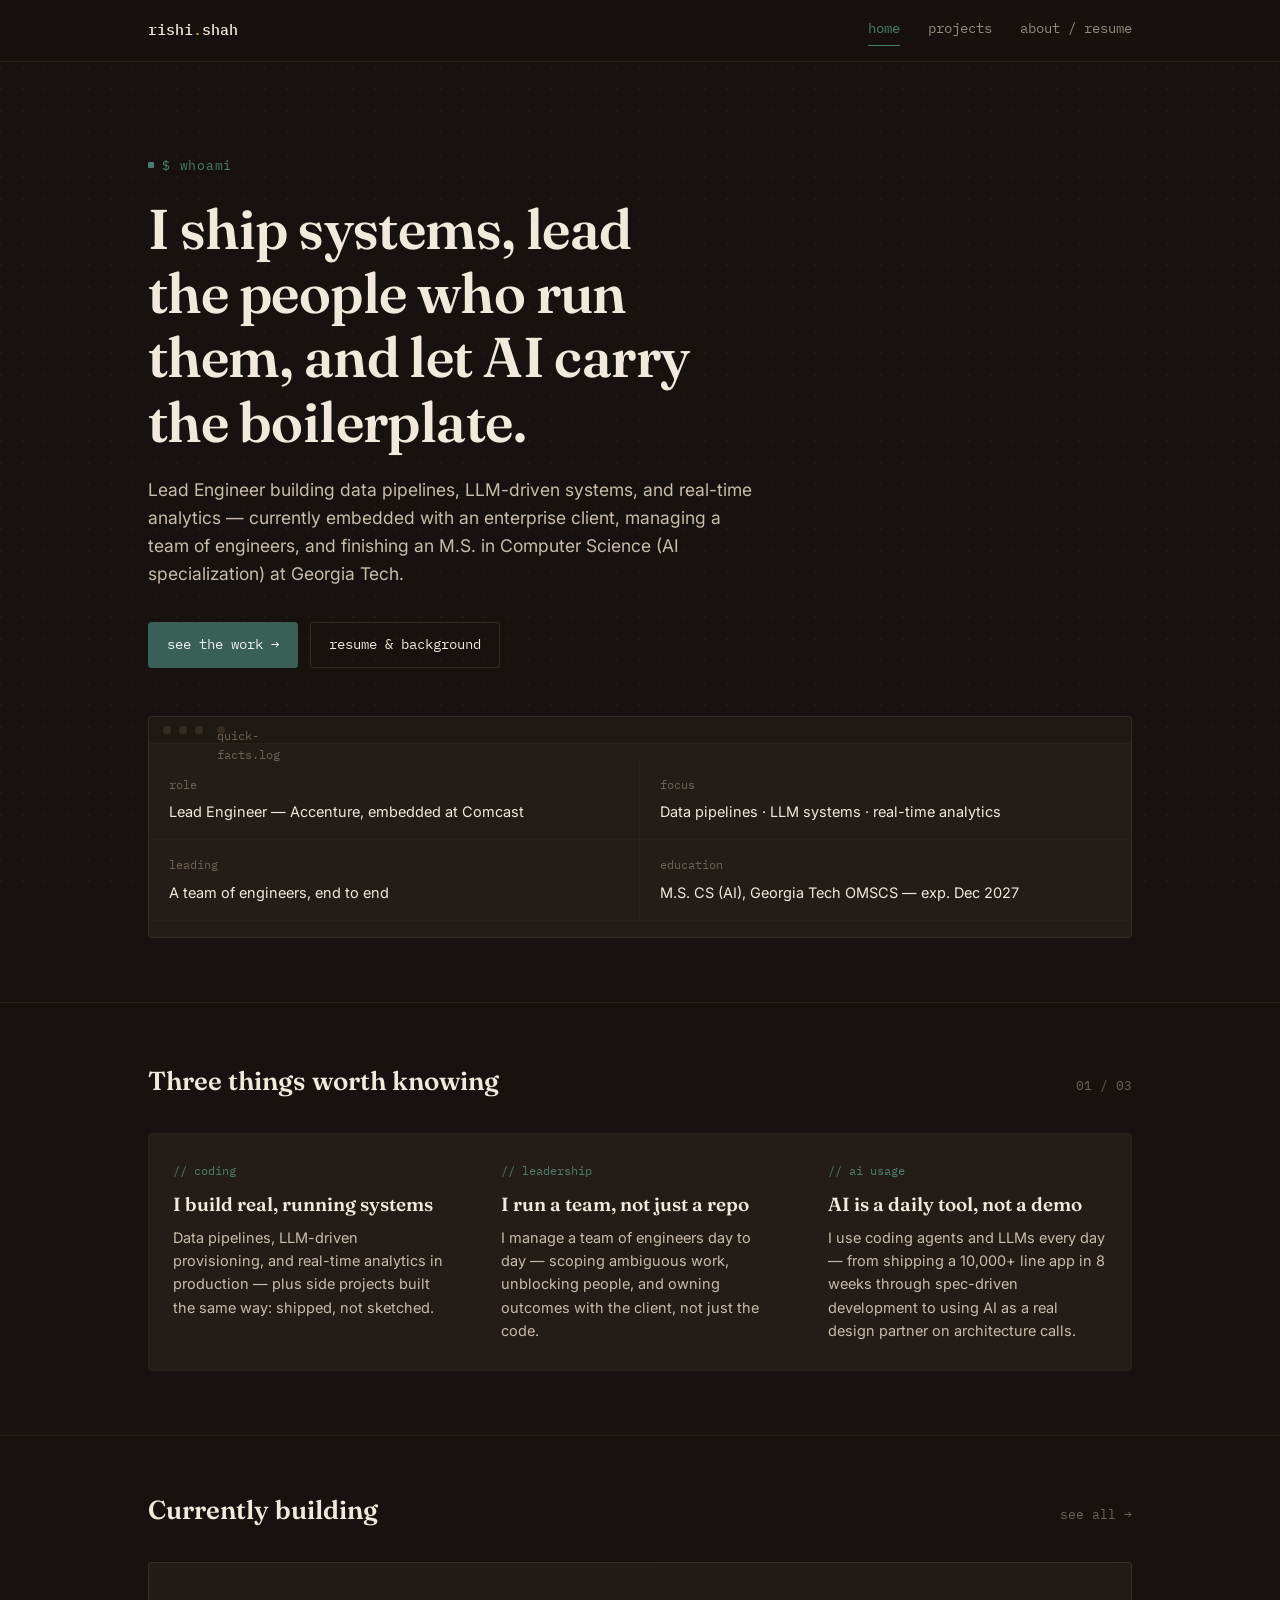
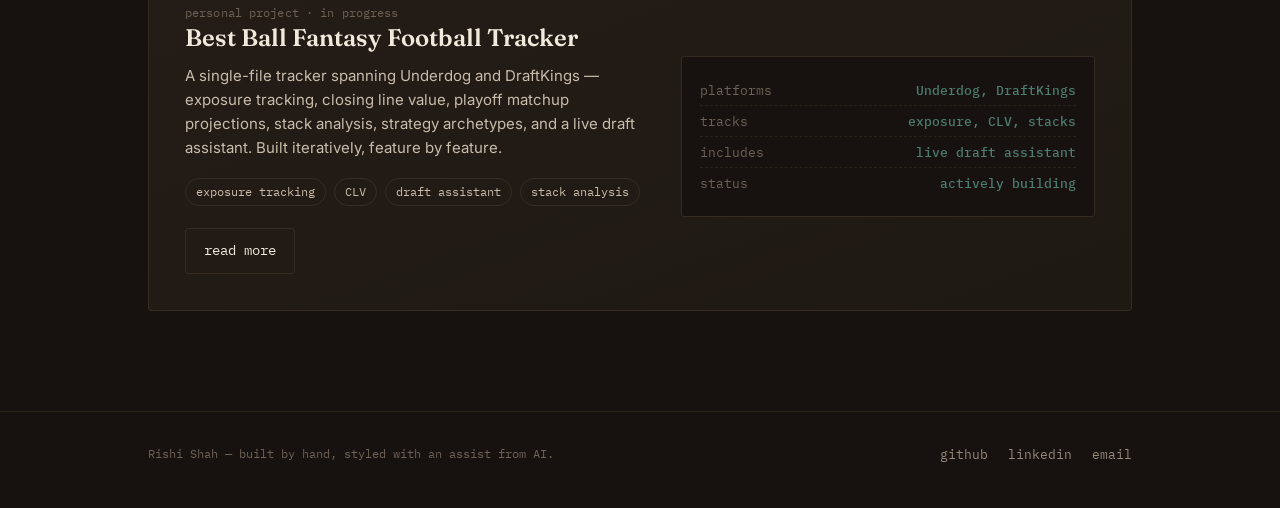
==== index.html @ 99bb3a89 "Add files via upload portfolio site" ====
<!DOCTYPE html>
<html lang="en">
<head>
<meta charset="UTF-8">
<meta name="viewport" content="width=device-width, initial-scale=1.0">
<title>Rishi Shah — Lead Engineer</title>
<meta name="description" content="Rishi Shah — Lead Engineer building data pipelines, LLM-driven systems, and real-time analytics. Leads a team. Builds with AI daily.">
<link rel="preconnect" href="https://fonts.googleapis.com">
<link href="https://fonts.googleapis.com/css2?family=Fraunces:ital,opsz,wght@0,9..144,500;0,9..144,600;1,9..144,500&family=Inter:wght@400;500;600&family=IBM+Plex+Mono:wght@400;500&display=swap" rel="stylesheet">
<link rel="stylesheet" href="styles.css">
</head>
<body>

<header class="site-header">
  <div class="wrap">
    <a href="index.html" class="brand">rishi<span class="dot">.</span>shah</a>
    <button class="nav-toggle" id="navToggle" aria-expanded="false" aria-controls="siteNav">menu</button>
    <nav class="site-nav" id="siteNav">
      <a href="index.html" class="active">home</a>
      <a href="projects.html">projects</a>
      <a href="about.html">about / resume</a>
    </nav>
  </div>
</header>

<main>
  <section class="hero">
    <div class="wrap">
      <span class="eyebrow">$ whoami</span>
      <h1>I ship systems, lead the people who run them, and let AI carry the boilerplate.</h1>
      <p class="hero-sub">
        Lead Engineer building data pipelines, LLM-driven systems, and real-time analytics — currently
        embedded with an enterprise client, managing a team of engineers, and finishing an M.S. in
        Computer Science (AI specialization) at Georgia Tech.
      </p>
      <div class="btn-row">
        <a href="projects.html" class="btn btn-primary">see the work →</a>
        <a href="about.html" class="btn">resume &amp; background</a>
      </div>

      <div class="factcard">
        <div class="factcard-bar">
          <span></span><span></span><span></span>
          <span class="label">quick-facts.log</span>
        </div>
        <dl class="factgrid">
          <div class="fact">
            <dt>role</dt>
            <dd>Lead Engineer — Accenture, embedded at Comcast</dd>
          </div>
          <div class="fact">
            <dt>focus</dt>
            <dd>Data pipelines · LLM systems · real-time analytics</dd>
          </div>
          <div class="fact">
            <dt>leading</dt>
            <dd>A team of engineers, end to end</dd>
          </div>
          <div class="fact">
            <dt>education</dt>
            <dd>M.S. CS (AI), Georgia Tech OMSCS — exp. Dec 2027</dd>
          </div>
        </dl>
      </div>
    </div>
  </section>

  <section class="pillars">
    <div class="wrap">
      <div class="section-head">
        <h2>Three things worth knowing</h2>
        <span class="count">01 / 03</span>
      </div>
      <div class="pillar-grid">
        <div class="pillar">
          <span class="tag">// coding</span>
          <h3>I build real, running systems</h3>
          <p>
            Data pipelines, LLM-driven provisioning, and real-time analytics in production —
            plus side projects built the same way: shipped, not sketched.
          </p>
        </div>
        <div class="pillar">
          <span class="tag">// leadership</span>
          <h3>I run a team, not just a repo</h3>
          <p>
            I manage a team of engineers day to day — scoping ambiguous work, unblocking people,
            and owning outcomes with the client, not just the code.
          </p>
        </div>
        <div class="pillar">
          <span class="tag">// ai usage</span>
          <h3>AI is a daily tool, not a demo</h3>
          <p>
            I use coding agents and LLMs every day — from shipping a 10,000+ line app in 8 weeks
            through spec-driven development to using AI as a real design partner on architecture calls.
          </p>
        </div>
      </div>
    </div>
  </section>

  <section class="teaser">
    <div class="wrap">
      <div class="section-head">
        <h2>Currently building</h2>
        <span class="count">see all →</span>
      </div>
      <div class="teaser-card">
        <div>
          <span class="project-kicker mono">personal project · in progress</span>
          <h3>Best Ball Fantasy Football Tracker</h3>
          <p>
            A single-file tracker spanning Underdog and DraftKings — exposure tracking, closing
            line value, playoff matchup projections, stack analysis, strategy archetypes, and a
            live draft assistant. Built iteratively, feature by feature.
          </p>
          <div class="teaser-tags">
            <span class="pill">exposure tracking</span>
            <span class="pill">CLV</span>
            <span class="pill">draft assistant</span>
            <span class="pill">stack analysis</span>
          </div>
          <div class="btn-row" style="margin-top:22px;">
            <a href="projects.html#best-ball" class="btn">read more</a>
          </div>
        </div>
        <div class="teaser-visual">
          <div class="row"><span>platforms</span><b>Underdog, DraftKings</b></div>
          <div class="row"><span>tracks</span><b>exposure, CLV, stacks</b></div>
          <div class="row"><span>includes</span><b>live draft assistant</b></div>
          <div class="row"><span>status</span><b>actively building</b></div>
        </div>
      </div>
    </div>
  </section>
</main>

<footer class="site-footer">
  <div class="wrap">
    <span class="footer-note">Rishi Shah — built by hand, styled with an assist from AI.</span>
    <nav class="footer-links">
      <a href="https://github.com/shahrrs" target="_blank" rel="noopener">github</a>
      <a href="https://linkedin.com/in/rishi-shah1" target="_blank" rel="noopener">linkedin</a>
      <a href="mailto:17shahr@gmail.com">email</a>
    </nav>
  </div>
</footer>

<script src="script.js"></script>
</body>
</html>
---- styles.css ----
/* =========================================================
   Design tokens
   Palette: deep autumn — espresso base, teal + muted gold accents
   Display: Fraunces (warm serif, used with restraint)
   Body: Inter
   Utility/mono: IBM Plex Mono (labels, tags, "log" motif)
   ========================================================= */

:root {
  --bg: #17120f;
  --bg-raised: #1f1913;
  --bg-card: #241d17;
  --line: #362c22;
  --line-soft: #2a2219;

  --ink: #f1e9dc;
  --ink-dim: #c9bcab;
  --muted: #96887a;
  --faint: #6e6155;

  --teal: #4c7d72;
  --teal-dim: #3a5f57;
  --gold: #c79a4b;

  --radius: 3px;

  --font-display: "Fraunces", Georgia, serif;
  --font-body: "Inter", -apple-system, BlinkMacSystemFont, "Segoe UI", sans-serif;
  --font-mono: "IBM Plex Mono", ui-monospace, SFMono-Regular, Menlo, monospace;

  --maxw: 1040px;
}

* { box-sizing: border-box; }

html {
  scroll-behavior: smooth;
}

@media (prefers-reduced-motion: reduce) {
  html { scroll-behavior: auto; }
  * { animation-duration: 0.01ms !important; animation-iteration-count: 1 !important; transition-duration: 0.01ms !important; }
}

body {
  margin: 0;
  background: var(--bg);
  color: var(--ink);
  font-family: var(--font-body);
  font-size: 16px;
  line-height: 1.6;
  -webkit-font-smoothing: antialiased;
}

body::before {
  content: "";
  position: fixed;
  inset: 0;
  pointer-events: none;
  background-image: radial-gradient(circle at 1px 1px, rgba(241,233,220,0.035) 1px, transparent 0);
  background-size: 22px 22px;
  z-index: 0;
}

a { color: inherit; text-decoration: none; }

img { max-width: 100%; display: block; }

h1, h2, h3 {
  font-family: var(--font-display);
  font-weight: 600;
  color: var(--ink);
  line-height: 1.15;
  margin: 0;
}

p { margin: 0; }

.wrap {
  max-width: var(--maxw);
  margin: 0 auto;
  padding: 0 28px;
  position: relative;
  z-index: 1;
}

/* ---------- mono / label utility ---------- */

.mono {
  font-family: var(--font-mono);
  letter-spacing: 0.01em;
}

.eyebrow {
  font-family: var(--font-mono);
  font-size: 12.5px;
  letter-spacing: 0.06em;
  color: var(--teal);
  text-transform: none;
  display: inline-flex;
  align-items: center;
  gap: 8px;
}

.eyebrow::before {
  content: "";
  width: 6px;
  height: 6px;
  background: var(--teal);
  border-radius: 1px;
  display: inline-block;
}

/* ---------- header / nav ---------- */

.site-header {
  position: sticky;
  top: 0;
  z-index: 20;
  background: rgba(23, 18, 15, 0.88);
  backdrop-filter: blur(8px);
  border-bottom: 1px solid var(--line-soft);
}

.site-header .wrap {
  display: flex;
  align-items: center;
  justify-content: space-between;
  padding-top: 18px;
  padding-bottom: 18px;
}

.brand {
  font-family: var(--font-mono);
  font-size: 15px;
  font-weight: 500;
  color: var(--ink);
}

.brand .dot { color: var(--gold); }

.site-nav {
  display: flex;
  gap: 28px;
  font-family: var(--font-mono);
  font-size: 13.5px;
}

.site-nav a {
  color: var(--muted);
  position: relative;
  padding-bottom: 3px;
  transition: color 0.15s ease;
}

.site-nav a:hover,
.site-nav a:focus-visible {
  color: var(--ink);
}

.site-nav a.active {
  color: var(--teal);
}

.site-nav a.active::after {
  content: "";
  position: absolute;
  left: 0;
  right: 0;
  bottom: -3px;
  height: 1px;
  background: var(--teal);
}

.nav-toggle {
  display: none;
  background: none;
  border: 1px solid var(--line);
  color: var(--ink);
  font-family: var(--font-mono);
  font-size: 13px;
  padding: 6px 10px;
  border-radius: var(--radius);
  cursor: pointer;
}

/* ---------- buttons ---------- */

.btn {
  display: inline-flex;
  align-items: center;
  gap: 8px;
  font-family: var(--font-mono);
  font-size: 13.5px;
  padding: 11px 18px;
  border-radius: var(--radius);
  border: 1px solid var(--line);
  color: var(--ink);
  transition: border-color 0.15s ease, background 0.15s ease, transform 0.1s ease;
}

.btn:hover, .btn:focus-visible {
  border-color: var(--teal);
  background: rgba(76, 125, 114, 0.08);
}

.btn:active { transform: translateY(1px); }

.btn-primary {
  background: var(--teal-dim);
  border-color: var(--teal-dim);
  color: #eef4f1;
}

.btn-primary:hover, .btn-primary:focus-visible {
  background: var(--teal);
  border-color: var(--teal);
}

.btn-row {
  display: flex;
  gap: 12px;
  flex-wrap: wrap;
}

/* ---------- hero ---------- */

.hero {
  padding: 88px 0 64px;
  border-bottom: 1px solid var(--line-soft);
}

.hero .eyebrow { margin-bottom: 22px; }

.hero h1 {
  font-size: clamp(34px, 5.4vw, 56px);
  max-width: 15ch;
  letter-spacing: -0.01em;
}

.hero h1 em {
  font-style: italic;
  color: var(--gold);
}

.hero-sub {
  margin-top: 22px;
  max-width: 56ch;
  color: var(--ink-dim);
  font-size: 17.5px;
}

.hero .btn-row { margin-top: 34px; }

/* terminal-style fact card */
.factcard {
  margin-top: 48px;
  border: 1px solid var(--line);
  border-radius: var(--radius);
  background: var(--bg-card);
  overflow: hidden;
}

.factcard-bar {
  display: flex;
  align-items: center;
  gap: 8px;
  padding: 9px 14px;
  border-bottom: 1px solid var(--line-soft);
  background: var(--bg-raised);
}

.factcard-bar span {
  width: 8px; height: 8px; border-radius: 50%;
  background: var(--line);
}

.factcard-bar .label {
  margin-left: 6px;
  font-family: var(--font-mono);
  font-size: 12px;
  color: var(--faint);
}

.factgrid {
  display: grid;
  grid-template-columns: repeat(2, 1fr);
}

.fact {
  padding: 16px 20px;
  border-right: 1px solid var(--line-soft);
  border-bottom: 1px solid var(--line-soft);
}

.fact:nth-child(2n) { border-right: none; }

.fact dt {
  font-family: var(--font-mono);
  font-size: 11.5px;
  color: var(--faint);
  margin-bottom: 6px;
}

.fact dd {
  margin: 0;
  font-size: 14.5px;
  color: var(--ink);
}

/* ---------- pillars ---------- */

.pillars {
  padding: 64px 0;
  border-bottom: 1px solid var(--line-soft);
}

.section-head {
  display: flex;
  align-items: baseline;
  justify-content: space-between;
  gap: 24px;
  margin-bottom: 36px;
  flex-wrap: wrap;
}

.section-head h2 {
  font-size: 26px;
}

.section-head .count {
  font-family: var(--font-mono);
  font-size: 12.5px;
  color: var(--faint);
}

.pillar-grid {
  display: grid;
  grid-template-columns: repeat(3, 1fr);
  gap: 1px;
  background: var(--line-soft);
  border: 1px solid var(--line-soft);
  border-radius: var(--radius);
  overflow: hidden;
}

.pillar {
  background: var(--bg-card);
  padding: 28px 24px;
}

.pillar .tag {
  font-family: var(--font-mono);
  font-size: 11.5px;
  color: var(--teal);
  margin-bottom: 14px;
  display: block;
}

.pillar h3 {
  font-size: 19px;
  margin-bottom: 10px;
  font-weight: 600;
}

.pillar p {
  color: var(--ink-dim);
  font-size: 14.5px;
}

/* ---------- teaser ---------- */

.teaser {
  padding: 60px 0 80px;
}

.teaser-card {
  display: grid;
  grid-template-columns: 1.1fr 1fr;
  gap: 40px;
  align-items: center;
  border: 1px solid var(--line);
  border-radius: var(--radius);
  padding: 36px;
  background: linear-gradient(160deg, var(--bg-card), var(--bg-raised));
}

.teaser-card h3 {
  font-size: 24px;
  margin-bottom: 12px;
}

.teaser-card p { color: var(--ink-dim); font-size: 15px; }

.teaser-tags {
  display: flex;
  flex-wrap: wrap;
  gap: 8px;
  margin-top: 18px;
}

.pill {
  font-family: var(--font-mono);
  font-size: 11.5px;
  padding: 4px 10px;
  border: 1px solid var(--line);
  border-radius: 20px;
  color: var(--ink-dim);
}

.teaser-visual {
  border: 1px solid var(--line);
  border-radius: var(--radius);
  padding: 18px;
  background: var(--bg);
  font-family: var(--font-mono);
  font-size: 12.5px;
  color: var(--faint);
}

.teaser-visual .row { display: flex; justify-content: space-between; padding: 5px 0; border-bottom: 1px dashed var(--line-soft); }
.teaser-visual .row:last-child { border-bottom: none; }
.teaser-visual .row b { color: var(--teal); font-weight: 500; }

/* ---------- commit log (experience timeline) ---------- */

.log {
  border-left: 1px solid var(--line);
  margin-left: 6px;
  padding-left: 32px;
}

.log-entry {
  position: relative;
  padding-bottom: 40px;
}

.log-entry:last-child { padding-bottom: 0; }

.log-entry::before {
  content: "";
  position: absolute;
  left: -37px;
  top: 4px;
  width: 11px;
  height: 11px;
  border-radius: 50%;
  background: var(--bg);
  border: 2px solid var(--teal);
}

.log-hash {
  font-family: var(--font-mono);
  font-size: 12px;
  color: var(--gold);
  margin-bottom: 6px;
  display: block;
}

.log-entry h3 {
  font-size: 18.5px;
  margin-bottom: 4px;
}

.log-meta {
  font-family: var(--font-mono);
  font-size: 12.5px;
  color: var(--faint);
  margin-bottom: 10px;
}

.log-entry p {
  color: var(--ink-dim);
  font-size: 14.5px;
  max-width: 62ch;
}

.log-entry ul {
  margin: 10px 0 0;
  padding-left: 18px;
  color: var(--ink-dim);
  font-size: 14.5px;
}

.log-entry li { margin-bottom: 4px; }

/* ---------- project cards ---------- */

.project-card {
  border: 1px solid var(--line);
  border-radius: var(--radius);
  background: var(--bg-card);
  padding: 30px;
  margin-bottom: 22px;
}

.project-card.featured {
  border-color: var(--teal-dim);
  background: linear-gradient(160deg, var(--bg-card), var(--bg-raised));
}

.project-head {
  display: flex;
  justify-content: space-between;
  align-items: flex-start;
  gap: 16px;
  flex-wrap: wrap;
}

.project-head h3 {
  font-size: 21px;
  margin-bottom: 6px;
}

.project-kicker {
  font-family: var(--font-mono);
  font-size: 11.5px;
  color: var(--faint);
}

.project-card p.desc {
  margin-top: 14px;
  color: var(--ink-dim);
  font-size: 14.5px;
  max-width: 68ch;
}

.project-card ul.feat {
  margin: 14px 0 0;
  padding-left: 18px;
  color: var(--ink-dim);
  font-size: 14px;
  columns: 2;
  column-gap: 24px;
}

.project-card ul.feat li { margin-bottom: 5px; break-inside: avoid; }

.tag-row {
  display: flex;
  flex-wrap: wrap;
  gap: 8px;
  margin-top: 18px;
}

.repo-grid {
  display: grid;
  grid-template-columns: repeat(2, 1fr);
  gap: 16px;
}

.repo-card {
  border: 1px solid var(--line);
  border-radius: var(--radius);
  background: var(--bg-card);
  padding: 20px;
  transition: border-color 0.15s ease;
}

.repo-card:hover { border-color: var(--teal-dim); }

.repo-card .repo-name {
  font-family: var(--font-mono);
  font-size: 14px;
  color: var(--ink);
  display: flex;
  align-items: center;
  gap: 7px;
}

.repo-card .repo-name::before {
  content: "";
  width: 7px; height: 7px;
  border-radius: 50%;
  background: var(--teal);
  display: inline-block;
}

.repo-card p {
  margin-top: 8px;
  font-size: 13.5px;
  color: var(--muted);
}

.repo-card .lang {
  margin-top: 12px;
  font-family: var(--font-mono);
  font-size: 11.5px;
  color: var(--faint);
}

/* school project entries — no link, text only */
.school-entry {
  border-left: 2px solid var(--line);
  padding-left: 18px;
  margin-bottom: 24px;
}

.school-entry .repo-name { font-family: var(--font-mono); font-size: 14px; }
.school-entry p { margin-top: 6px; font-size: 13.5px; color: var(--muted); }
.school-entry .note {
  margin-top: 6px;
  font-family: var(--font-mono);
  font-size: 11px;
  color: var(--faint);
}

/* ---------- skills matrix ---------- */

.skills-grid {
  display: grid;
  grid-template-columns: repeat(2, 1fr);
  gap: 28px;
}

.skill-block .cat {
  font-family: var(--font-mono);
  font-size: 12px;
  color: var(--teal);
  margin-bottom: 12px;
}

.skill-block .tag-row .pill { color: var(--ink-dim); }

/* ---------- footer ---------- */

.site-footer {
  border-top: 1px solid var(--line-soft);
  padding: 32px 0 44px;
  margin-top: 20px;
}

.site-footer .wrap {
  display: flex;
  justify-content: space-between;
  align-items: center;
  flex-wrap: wrap;
  gap: 12px;
}

.footer-links {
  display: flex;
  gap: 20px;
  font-family: var(--font-mono);
  font-size: 12.5px;
  color: var(--muted);
}

.footer-links a:hover { color: var(--teal); }

.footer-note {
  font-family: var(--font-mono);
  font-size: 11.5px;
  color: var(--faint);
}

/* ---------- page hero (secondary pages) ---------- */

.page-head {
  padding: 60px 0 44px;
  border-bottom: 1px solid var(--line-soft);
}

.page-head h1 {
  font-size: clamp(28px, 4vw, 40px);
  margin-top: 18px;
  max-width: 22ch;
}

.page-head .hero-sub {
  margin-top: 16px;
  font-size: 15.5px;
}

section.block {
  padding: 60px 0;
  border-bottom: 1px solid var(--line-soft);
}

section.block:last-of-type { border-bottom: none; }

/* ---------- placeholder marker (for fields Rishi needs to fill) ---------- */

.fillme {
  color: var(--gold);
  border-bottom: 1px dashed var(--gold);
}

/* ---------- responsive ---------- */

@media (max-width: 760px) {
  .pillar-grid { grid-template-columns: 1fr; }
  .factgrid { grid-template-columns: 1fr; }
  .fact:nth-child(2n) { border-right: 1px solid var(--line-soft); }
  .teaser-card { grid-template-columns: 1fr; }
  .repo-grid { grid-template-columns: 1fr; }
  .skills-grid { grid-template-columns: 1fr; }
  .project-card ul.feat { columns: 1; }

  .site-nav {
    position: absolute;
    top: 100%;
    left: 0;
    right: 0;
    background: var(--bg-raised);
    border-bottom: 1px solid var(--line-soft);
    flex-direction: column;
    padding: 16px 28px;
    gap: 16px;
    display: none;
  }
  .site-nav.open { display: flex; }
  .nav-toggle { display: block; }
}
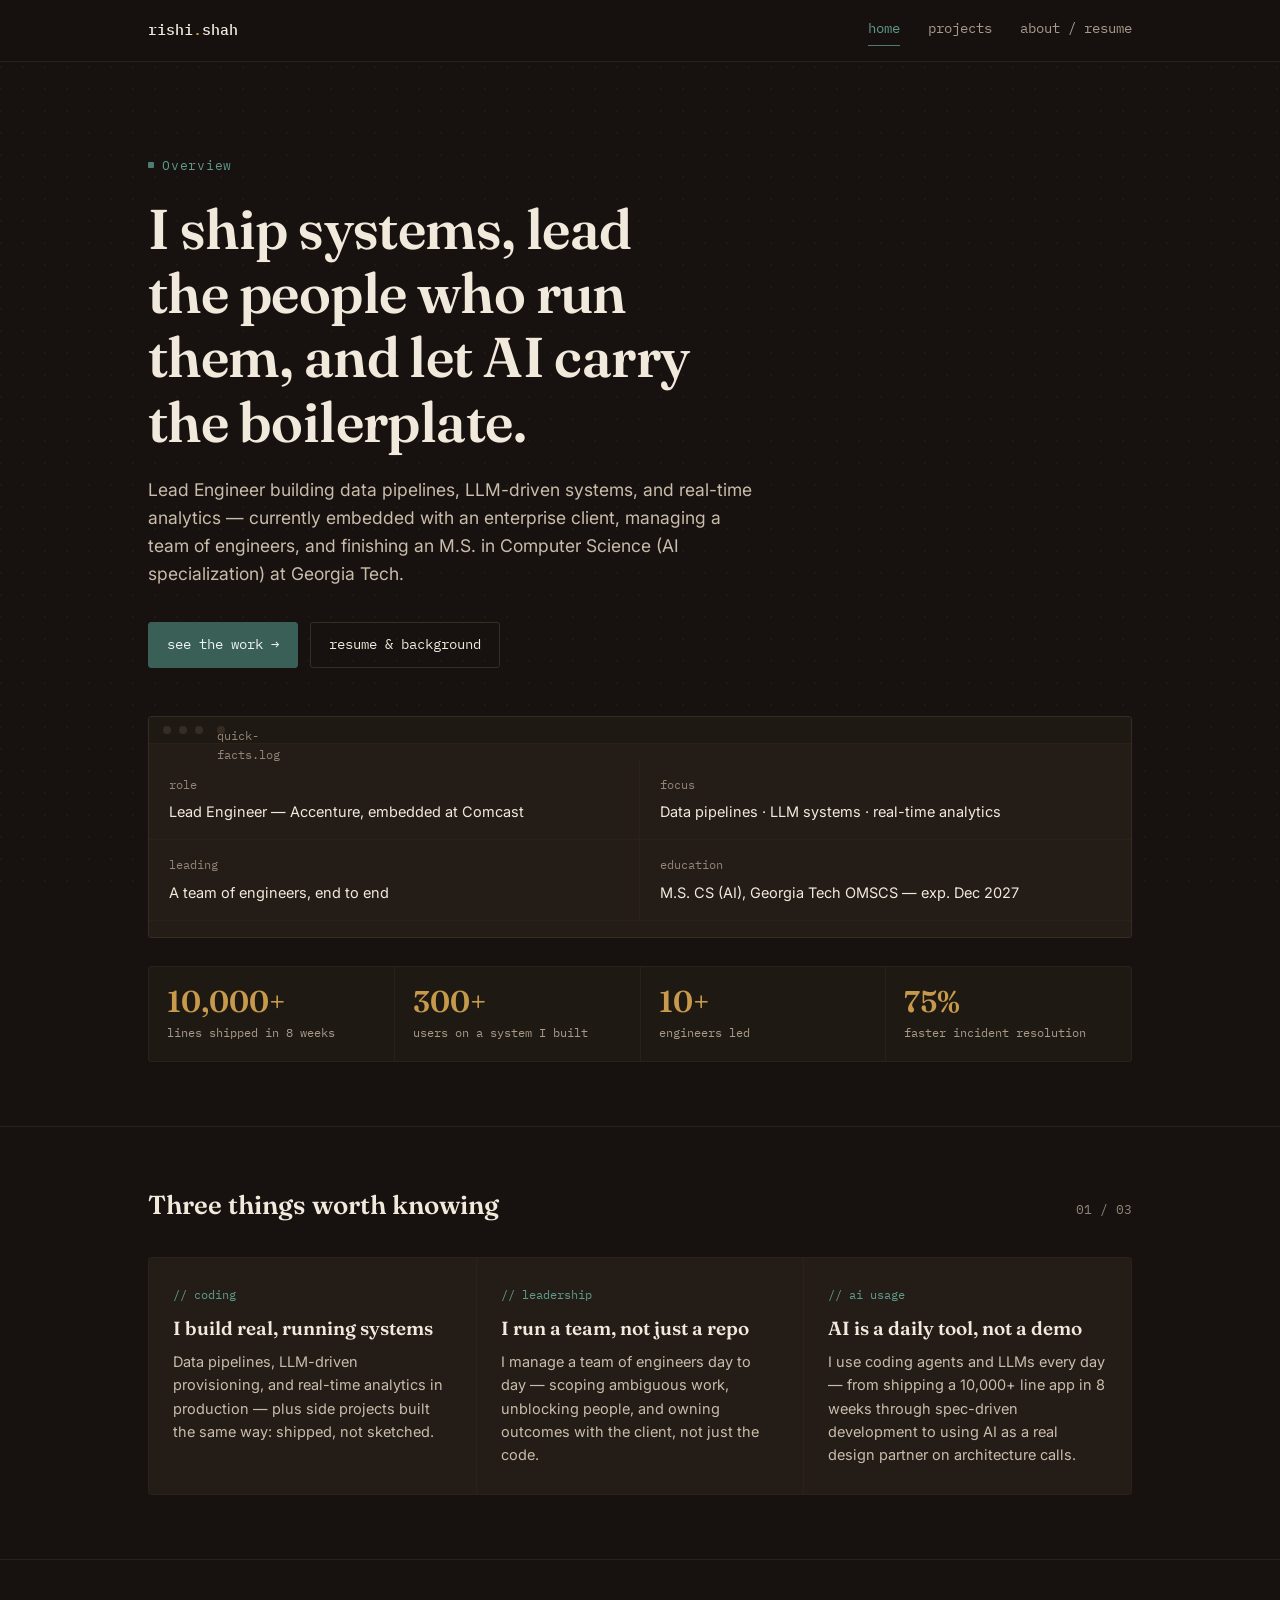
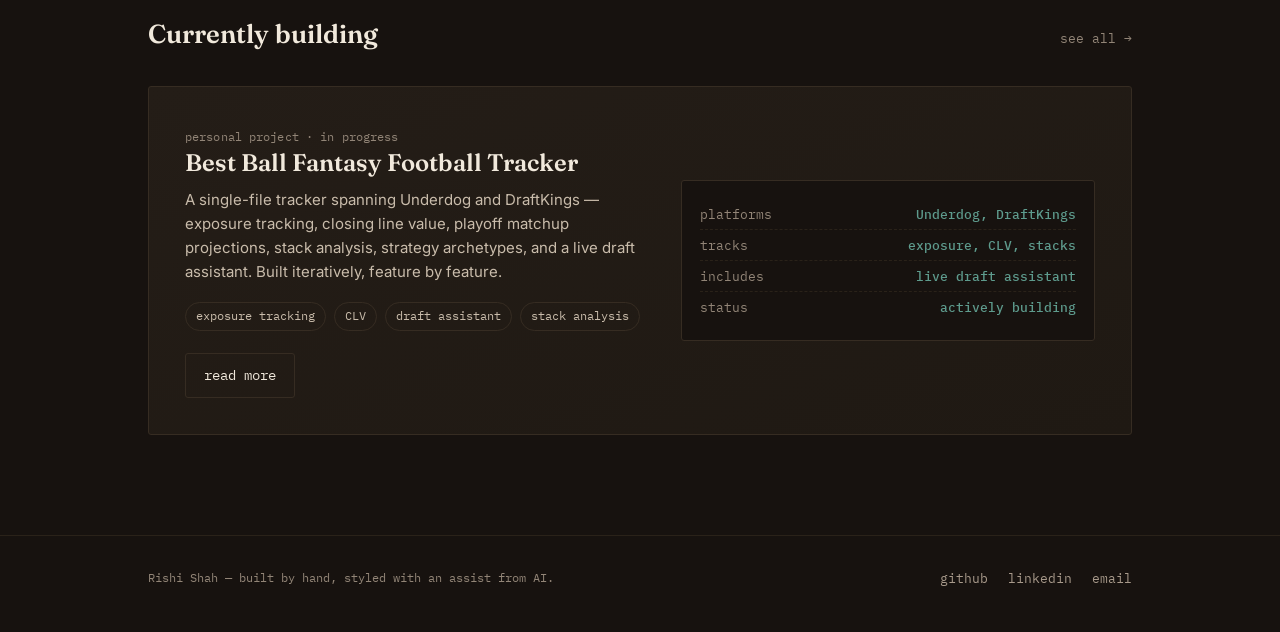
==== commit 71d761ad: "changes" ====
--- a/index.html
+++ b/index.html
@@ -8,6 +8,17 @@
 <link rel="preconnect" href="https://fonts.googleapis.com">
 <link href="https://fonts.googleapis.com/css2?family=Fraunces:ital,opsz,wght@0,9..144,500;0,9..144,600;1,9..144,500&family=Inter:wght@400;500;600&family=IBM+Plex+Mono:wght@400;500&display=swap" rel="stylesheet">
 <link rel="stylesheet" href="styles.css">
+<link rel="icon" href="favicon.ico" sizes="any">
+<link rel="apple-touch-icon" href="assets/apple-touch-icon.png">
+<meta property="og:type" content="website">
+<meta property="og:title" content="Rishi Shah — Lead Engineer">
+<meta property="og:description" content="Lead Engineer building data pipelines, LLM-driven systems, and real-time analytics. Leads a team. Builds with AI daily.">
+<meta property="og:image" content="assets/og-banner.png">
+<meta property="og:url" content="https://shahrrs.github.io/">
+<meta name="twitter:card" content="summary_large_image">
+<meta name="twitter:title" content="Rishi Shah — Lead Engineer">
+<meta name="twitter:description" content="Lead Engineer building data pipelines, LLM-driven systems, and real-time analytics. Leads a team. Builds with AI daily.">
+<meta name="twitter:image" content="assets/og-banner.png">
 </head>
 <body>
 
@@ -26,7 +37,7 @@
 <main>
   <section class="hero">
     <div class="wrap">
-      <span class="eyebrow">$ whoami</span>
+      <span class="eyebrow">Overview</span>
       <h1>I ship systems, lead the people who run them, and let AI carry the boilerplate.</h1>
       <p class="hero-sub">
         Lead Engineer building data pipelines, LLM-driven systems, and real-time analytics — currently
@@ -61,6 +72,25 @@
             <dd>M.S. CS (AI), Georgia Tech OMSCS — exp. Dec 2027</dd>
           </div>
         </dl>
+      </div>
+
+      <div class="stat-row">
+        <div class="stat">
+          <span class="stat-num">10,000+</span>
+          <span class="stat-label">lines shipped in 8 weeks</span>
+        </div>
+        <div class="stat">
+          <span class="stat-num">300+</span>
+          <span class="stat-label">users on a system I built</span>
+        </div>
+        <div class="stat">
+          <span class="stat-num">10+</span>
+          <span class="stat-label">engineers led</span>
+        </div>
+        <div class="stat">
+          <span class="stat-num">75%</span>
+          <span class="stat-label">faster incident resolution</span>
+        </div>
       </div>
     </div>
   </section>
--- a/styles.css
+++ b/styles.css
@@ -15,11 +15,12 @@
 
   --ink: #f1e9dc;
   --ink-dim: #c9bcab;
-  --muted: #96887a;
-  --faint: #6e6155;
+  --muted: #a89a8b;
+  --faint: #928577;
 
   --teal: #4c7d72;
   --teal-dim: #3a5f57;
+  --teal-text: #5e9b8d;
   --gold: #c79a4b;
 
   --radius: 3px;
@@ -95,7 +96,7 @@
   font-family: var(--font-mono);
   font-size: 12.5px;
   letter-spacing: 0.06em;
-  color: var(--teal);
+  color: var(--teal-text);
   text-transform: none;
   display: inline-flex;
   align-items: center;
@@ -159,7 +160,7 @@
 }
 
 .site-nav a.active {
-  color: var(--teal);
+  color: var(--teal-text);
 }
 
 .site-nav a.active::after {
@@ -308,6 +309,47 @@
   color: var(--ink);
 }
 
+/* ---------- stat row ---------- */
+
+.stat-row {
+  margin-top: 28px;
+  display: grid;
+  grid-template-columns: repeat(4, 1fr);
+  gap: 1px;
+  background: var(--line-soft);
+  border: 1px solid var(--line-soft);
+  border-radius: var(--radius);
+  overflow: hidden;
+}
+
+.stat {
+  background: var(--bg-raised);
+  padding: 20px 18px;
+  text-align: left;
+}
+
+.stat-num {
+  display: block;
+  font-family: var(--font-display);
+  font-size: 30px;
+  font-weight: 600;
+  color: var(--gold);
+  line-height: 1;
+}
+
+.stat-label {
+  display: block;
+  margin-top: 8px;
+  font-family: var(--font-mono);
+  font-size: 11.5px;
+  color: var(--muted);
+  line-height: 1.4;
+}
+
+@media (max-width: 760px) {
+  .stat-row { grid-template-columns: repeat(2, 1fr); }
+}
+
 /* ---------- pillars ---------- */
 
 .pillars {
@@ -352,7 +394,7 @@
 .pillar .tag {
   font-family: var(--font-mono);
   font-size: 11.5px;
-  color: var(--teal);
+  color: var(--teal-text);
   margin-bottom: 14px;
   display: block;
 }
@@ -420,7 +462,7 @@
 
 .teaser-visual .row { display: flex; justify-content: space-between; padding: 5px 0; border-bottom: 1px dashed var(--line-soft); }
 .teaser-visual .row:last-child { border-bottom: none; }
-.teaser-visual .row b { color: var(--teal); font-weight: 500; }
+.teaser-visual .row b { color: var(--teal-text); font-weight: 500; }
 
 /* ---------- commit log (experience timeline) ---------- */
 
@@ -484,6 +526,84 @@
 
 .log-entry li { margin-bottom: 4px; }
 
+/* ---------- screenshot gallery ---------- */
+
+.shot-grid {
+  margin-top: 24px;
+  display: grid;
+  grid-template-columns: repeat(3, 1fr);
+  gap: 14px;
+}
+
+.shot-grid figure {
+  margin: 0;
+  border: 1px solid var(--line);
+  border-radius: var(--radius);
+  overflow: hidden;
+  background: var(--bg);
+  cursor: zoom-in;
+}
+
+.shot-grid img {
+  width: 100%;
+  height: 150px;
+  object-fit: cover;
+  object-position: top;
+  display: block;
+  transition: transform 0.2s ease;
+}
+
+.shot-grid figure:hover img {
+  transform: scale(1.03);
+}
+
+.shot-grid figcaption {
+  padding: 10px 12px;
+  font-family: var(--font-mono);
+  font-size: 11.5px;
+  color: var(--muted);
+  border-top: 1px solid var(--line-soft);
+  line-height: 1.4;
+}
+
+/* lightbox */
+
+.lightbox {
+  position: fixed;
+  inset: 0;
+  z-index: 100;
+  background: rgba(10, 8, 6, 0.92);
+  display: none;
+  align-items: center;
+  justify-content: center;
+  padding: 40px;
+  cursor: zoom-out;
+}
+
+.lightbox.open { display: flex; }
+
+.lightbox img {
+  max-width: 100%;
+  max-height: 100%;
+  border: 1px solid var(--line);
+  border-radius: var(--radius);
+}
+
+.lightbox .lb-caption {
+  position: absolute;
+  bottom: 24px;
+  left: 0;
+  right: 0;
+  text-align: center;
+  font-family: var(--font-mono);
+  font-size: 12.5px;
+  color: var(--ink-dim);
+}
+
+@media (max-width: 760px) {
+  .shot-grid { grid-template-columns: 1fr; }
+}
+
 /* ---------- project cards ---------- */
 
 .project-card {
@@ -605,6 +725,24 @@
   color: var(--faint);
 }
 
+.school-entry--media {
+  border-left-color: var(--teal-dim);
+}
+
+.video-frame {
+  margin-top: 18px;
+  border: 1px solid var(--line);
+  border-radius: var(--radius);
+  overflow: hidden;
+  background: #000;
+  max-width: 640px;
+}
+
+.video-frame video {
+  width: 100%;
+  display: block;
+}
+
 /* ---------- skills matrix ---------- */
 
 .skills-grid {
@@ -616,7 +754,7 @@
 .skill-block .cat {
   font-family: var(--font-mono);
   font-size: 12px;
-  color: var(--teal);
+  color: var(--teal-text);
   margin-bottom: 12px;
 }
 
@@ -646,7 +784,7 @@
   color: var(--muted);
 }
 
-.footer-links a:hover { color: var(--teal); }
+.footer-links a:hover { color: var(--teal-text); }
 
 .footer-note {
   font-family: var(--font-mono);
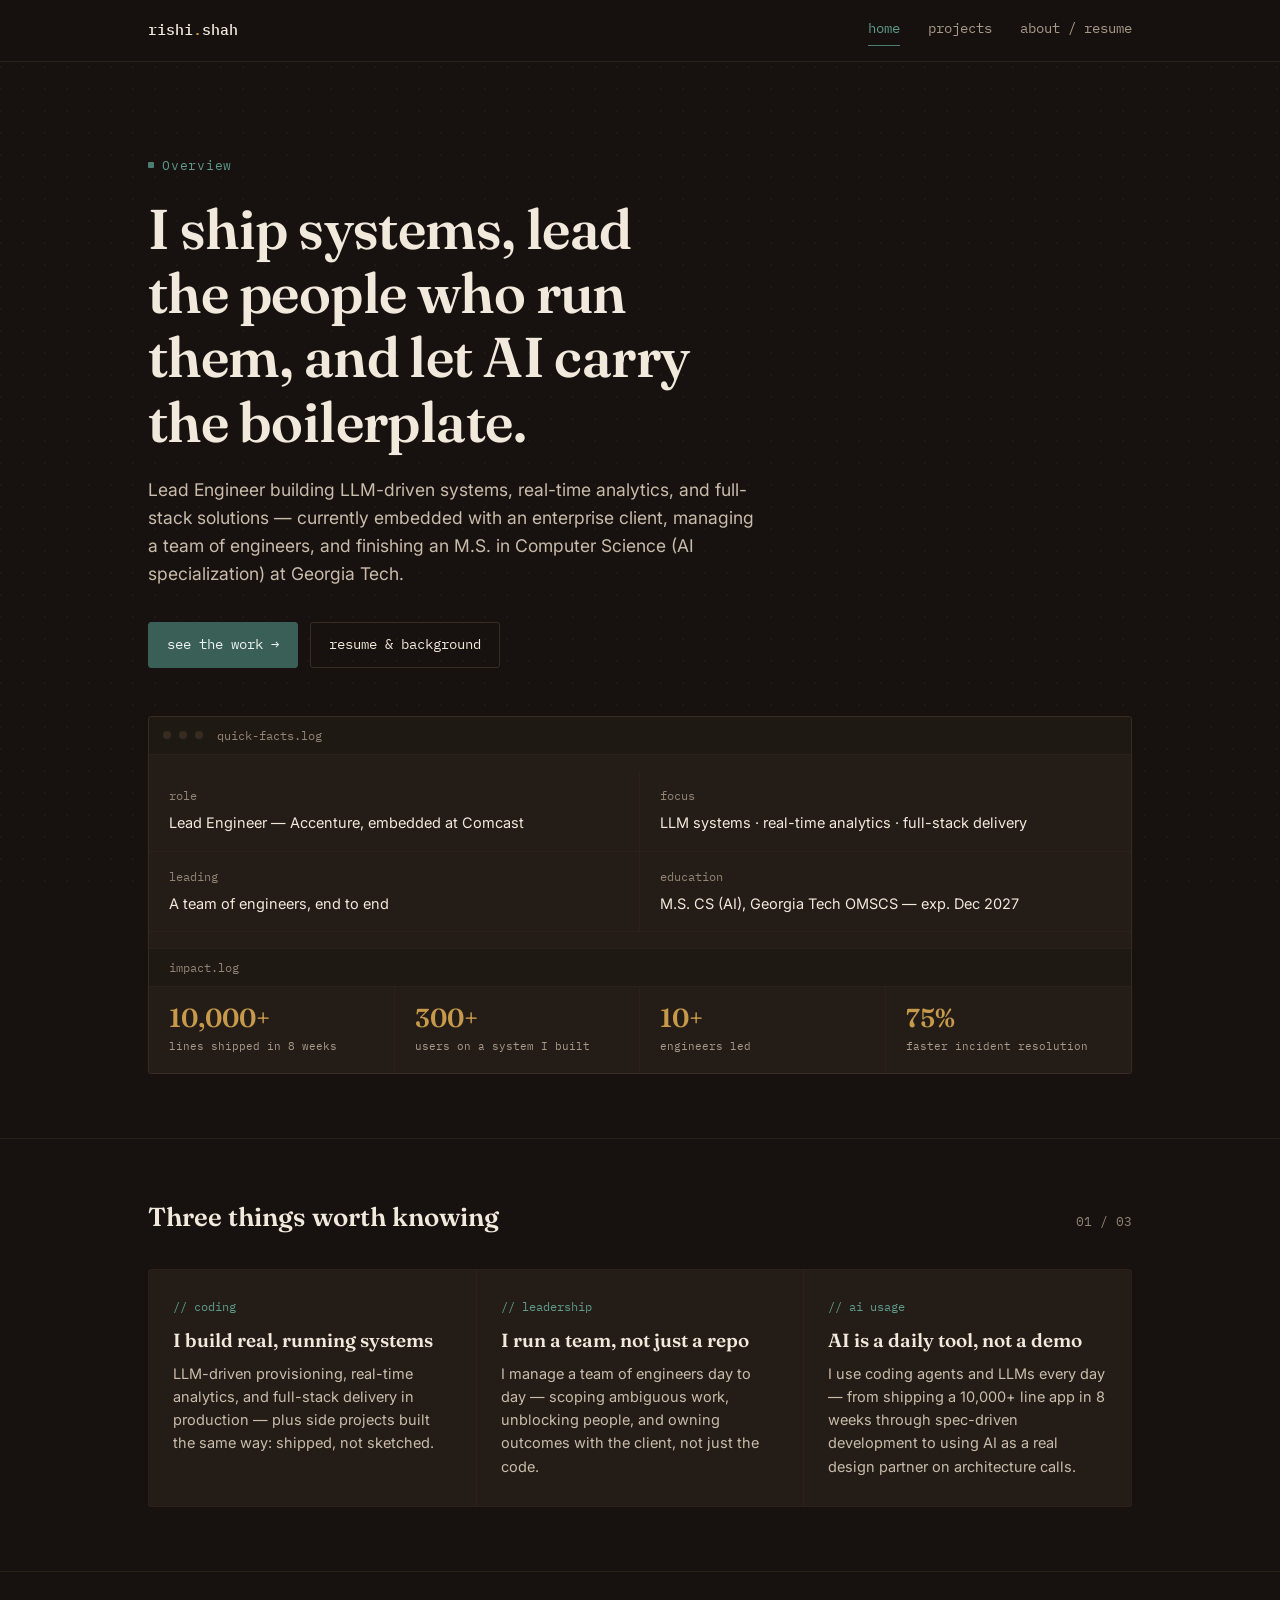
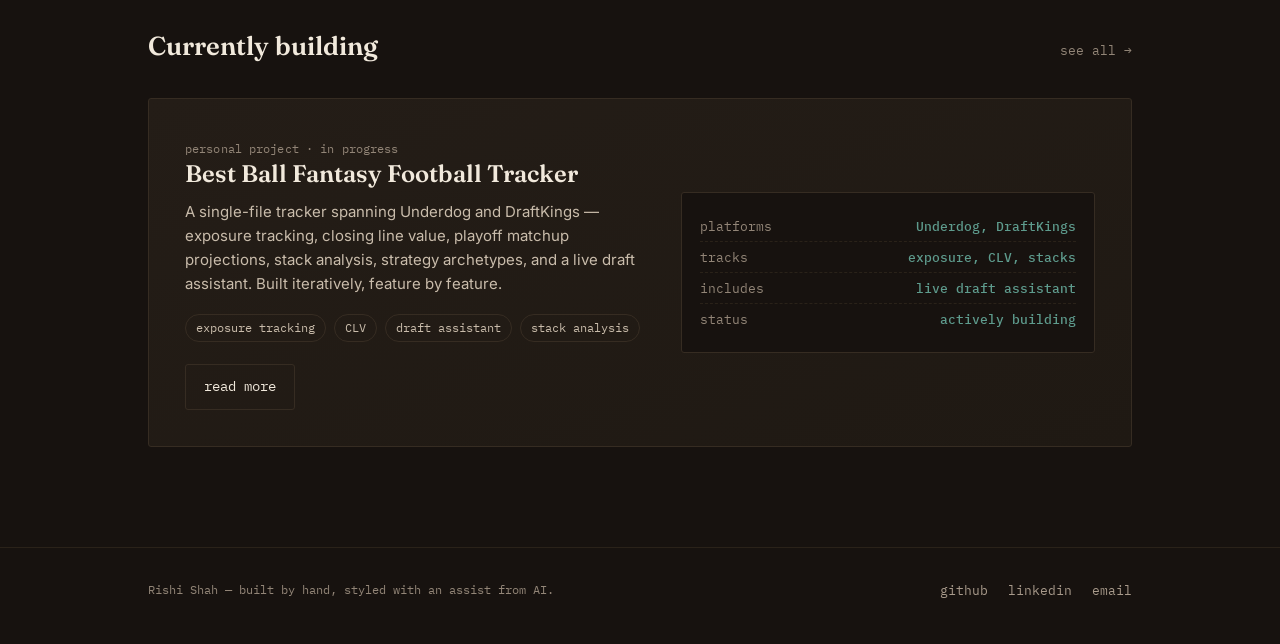
==== commit eacbe2a2: "updates to UI and phrasing updates" ====
--- a/index.html
+++ b/index.html
@@ -4,7 +4,7 @@
 <meta charset="UTF-8">
 <meta name="viewport" content="width=device-width, initial-scale=1.0">
 <title>Rishi Shah — Lead Engineer</title>
-<meta name="description" content="Rishi Shah — Lead Engineer building data pipelines, LLM-driven systems, and real-time analytics. Leads a team. Builds with AI daily.">
+<meta name="description" content="Rishi Shah — Lead Engineer building LLM-driven systems, real-time analytics, and full-stack delivery. Leads a team. Builds with AI daily.">
 <link rel="preconnect" href="https://fonts.googleapis.com">
 <link href="https://fonts.googleapis.com/css2?family=Fraunces:ital,opsz,wght@0,9..144,500;0,9..144,600;1,9..144,500&family=Inter:wght@400;500;600&family=IBM+Plex+Mono:wght@400;500&display=swap" rel="stylesheet">
 <link rel="stylesheet" href="styles.css">
@@ -12,12 +12,12 @@
 <link rel="apple-touch-icon" href="assets/apple-touch-icon.png">
 <meta property="og:type" content="website">
 <meta property="og:title" content="Rishi Shah — Lead Engineer">
-<meta property="og:description" content="Lead Engineer building data pipelines, LLM-driven systems, and real-time analytics. Leads a team. Builds with AI daily.">
+<meta property="og:description" content="Lead Engineer building LLM-driven systems, real-time analytics, and full-stack delivery. Leads a team. Builds with AI daily.">
 <meta property="og:image" content="assets/og-banner.png">
 <meta property="og:url" content="https://shahrrs.github.io/">
 <meta name="twitter:card" content="summary_large_image">
 <meta name="twitter:title" content="Rishi Shah — Lead Engineer">
-<meta name="twitter:description" content="Lead Engineer building data pipelines, LLM-driven systems, and real-time analytics. Leads a team. Builds with AI daily.">
+<meta name="twitter:description" content="Lead Engineer building LLM-driven systems, real-time analytics, and full-stack delivery. Leads a team. Builds with AI daily.">
 <meta name="twitter:image" content="assets/og-banner.png">
 </head>
 <body>
@@ -40,7 +40,7 @@
       <span class="eyebrow">Overview</span>
       <h1>I ship systems, lead the people who run them, and let AI carry the boilerplate.</h1>
       <p class="hero-sub">
-        Lead Engineer building data pipelines, LLM-driven systems, and real-time analytics — currently
+        Lead Engineer building LLM-driven systems, real-time analytics, and full-stack solutions — currently
         embedded with an enterprise client, managing a team of engineers, and finishing an M.S. in
         Computer Science (AI specialization) at Georgia Tech.
       </p>
@@ -51,7 +51,7 @@
 
       <div class="factcard">
         <div class="factcard-bar">
-          <span></span><span></span><span></span>
+          <span class="dot"></span><span class="dot"></span><span class="dot"></span>
           <span class="label">quick-facts.log</span>
         </div>
         <dl class="factgrid">
@@ -61,7 +61,7 @@
           </div>
           <div class="fact">
             <dt>focus</dt>
-            <dd>Data pipelines · LLM systems · real-time analytics</dd>
+            <dd>LLM systems · real-time analytics · full-stack delivery</dd>
           </div>
           <div class="fact">
             <dt>leading</dt>
@@ -72,24 +72,27 @@
             <dd>M.S. CS (AI), Georgia Tech OMSCS — exp. Dec 2027</dd>
           </div>
         </dl>
-      </div>
 
-      <div class="stat-row">
-        <div class="stat">
-          <span class="stat-num">10,000+</span>
-          <span class="stat-label">lines shipped in 8 weeks</span>
+        <div class="factcard-bar factcard-bar--divider">
+          <span class="label">impact.log</span>
         </div>
-        <div class="stat">
-          <span class="stat-num">300+</span>
-          <span class="stat-label">users on a system I built</span>
-        </div>
-        <div class="stat">
-          <span class="stat-num">10+</span>
-          <span class="stat-label">engineers led</span>
-        </div>
-        <div class="stat">
-          <span class="stat-num">75%</span>
-          <span class="stat-label">faster incident resolution</span>
+        <div class="stat-row">
+          <div class="stat">
+            <span class="stat-num">10,000+</span>
+            <span class="stat-label">lines shipped in 8 weeks</span>
+          </div>
+          <div class="stat">
+            <span class="stat-num">300+</span>
+            <span class="stat-label">users on a system I built</span>
+          </div>
+          <div class="stat">
+            <span class="stat-num">10+</span>
+            <span class="stat-label">engineers led</span>
+          </div>
+          <div class="stat">
+            <span class="stat-num">75%</span>
+            <span class="stat-label">faster incident resolution</span>
+          </div>
         </div>
       </div>
     </div>
@@ -106,7 +109,7 @@
           <span class="tag">// coding</span>
           <h3>I build real, running systems</h3>
           <p>
-            Data pipelines, LLM-driven provisioning, and real-time analytics in production —
+            LLM-driven provisioning, real-time analytics, and full-stack delivery in production —
             plus side projects built the same way: shipped, not sketched.
           </p>
         </div>
--- a/styles.css
+++ b/styles.css
@@ -271,7 +271,8 @@
   background: var(--bg-raised);
 }
 
-.factcard-bar span {
+.factcard-bar .dot {
+  display: inline-block;
   width: 8px; height: 8px; border-radius: 50%;
   background: var(--line);
 }
@@ -309,29 +310,30 @@
   color: var(--ink);
 }
 
-/* ---------- stat row ---------- */
+/* ---------- stat row (lives inside factcard, see below) ---------- */
+
+.factcard-bar--divider {
+  border-top: 1px solid var(--line-soft);
+  border-bottom: 1px solid var(--line-soft);
+}
 
 .stat-row {
-  margin-top: 28px;
   display: grid;
   grid-template-columns: repeat(4, 1fr);
-  gap: 1px;
-  background: var(--line-soft);
-  border: 1px solid var(--line-soft);
-  border-radius: var(--radius);
-  overflow: hidden;
 }
 
 .stat {
-  background: var(--bg-raised);
-  padding: 20px 18px;
+  padding: 18px 20px;
+  border-right: 1px solid var(--line-soft);
   text-align: left;
 }
+
+.stat:last-child { border-right: none; }
 
 .stat-num {
   display: block;
   font-family: var(--font-display);
-  font-size: 30px;
+  font-size: 26px;
   font-weight: 600;
   color: var(--gold);
   line-height: 1;
@@ -341,13 +343,15 @@
   display: block;
   margin-top: 8px;
   font-family: var(--font-mono);
-  font-size: 11.5px;
+  font-size: 11px;
   color: var(--muted);
   line-height: 1.4;
 }
 
 @media (max-width: 760px) {
   .stat-row { grid-template-columns: repeat(2, 1fr); }
+  .stat:nth-child(2n) { border-right: none; }
+  .stat:nth-child(-n+2) { border-bottom: 1px solid var(--line-soft); }
 }
 
 /* ---------- pillars ---------- */
@@ -558,12 +562,12 @@
 }
 
 .shot-grid figcaption {
-  padding: 10px 12px;
-  font-family: var(--font-mono);
-  font-size: 11.5px;
+  padding: 14px 16px;
+  font-family: var(--font-mono);
+  font-size: 12px;
   color: var(--muted);
   border-top: 1px solid var(--line-soft);
-  line-height: 1.4;
+  line-height: 1.5;
 }
 
 /* lightbox */
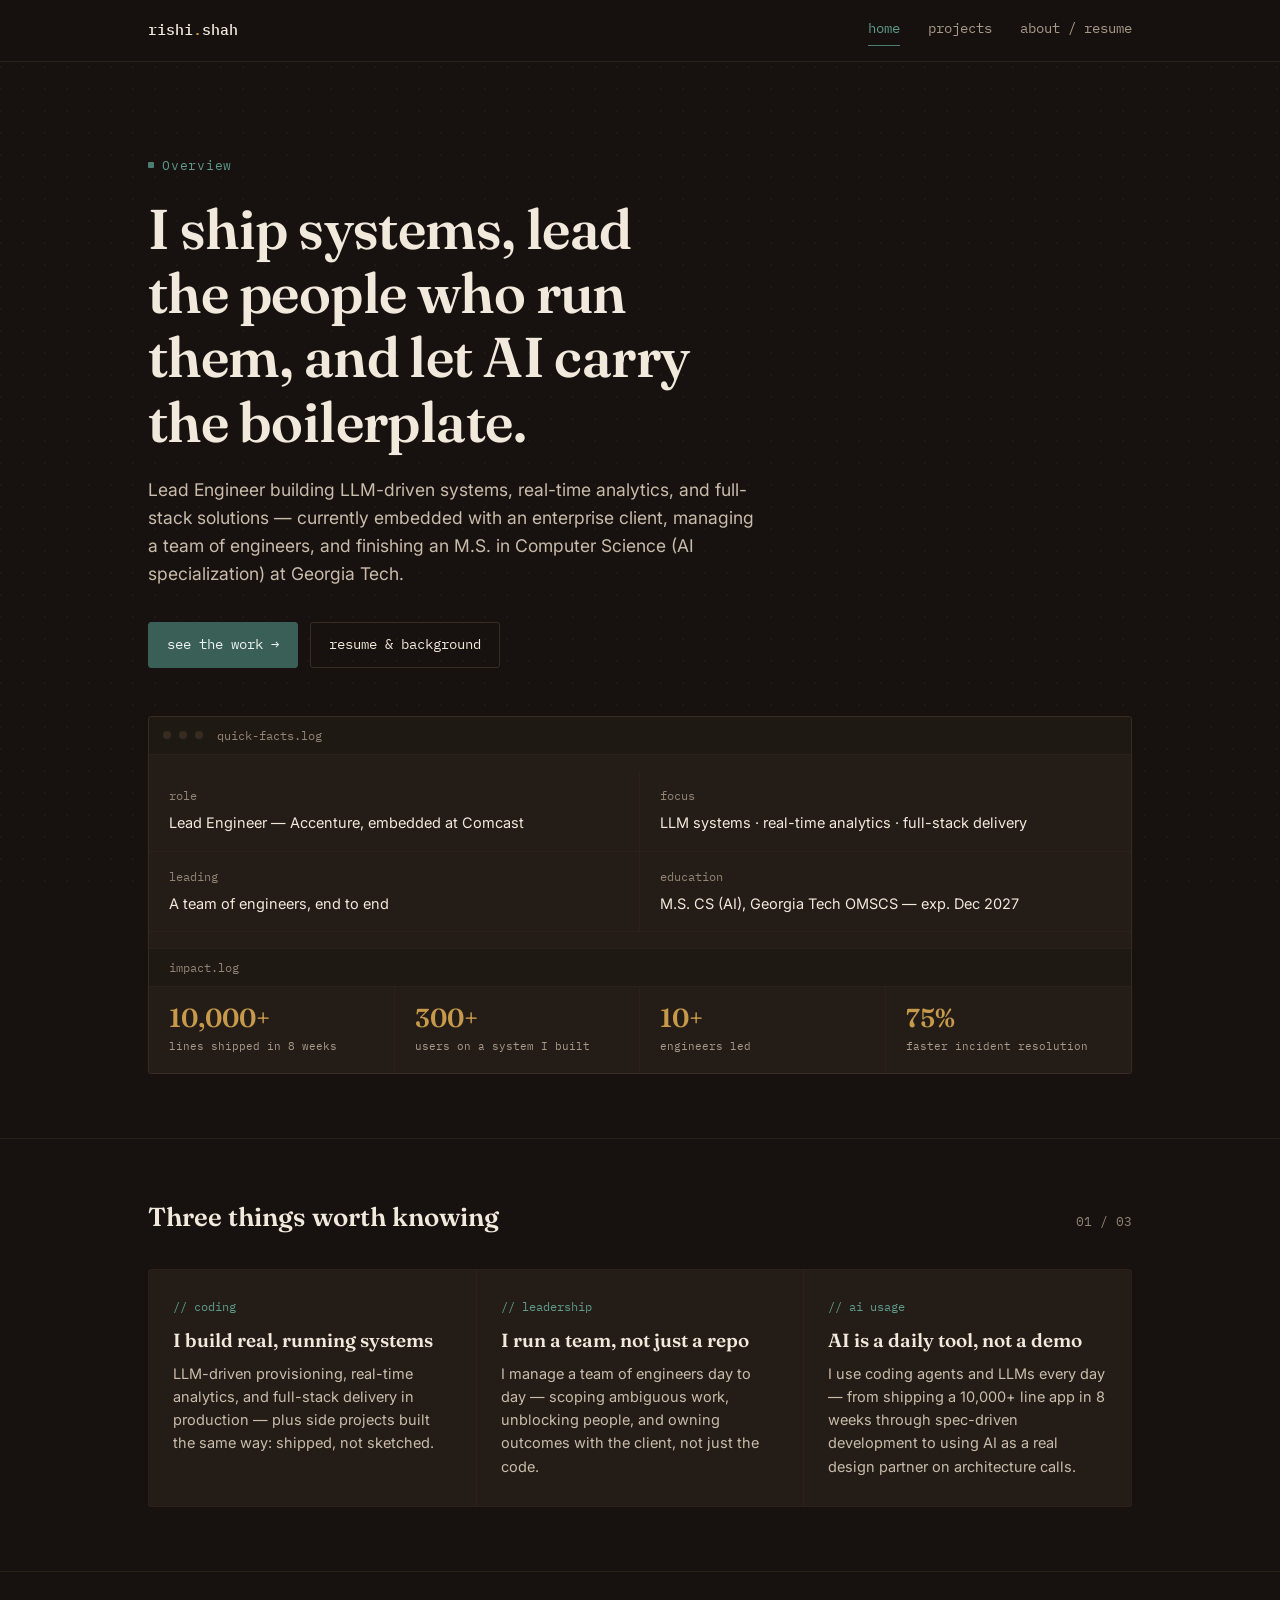
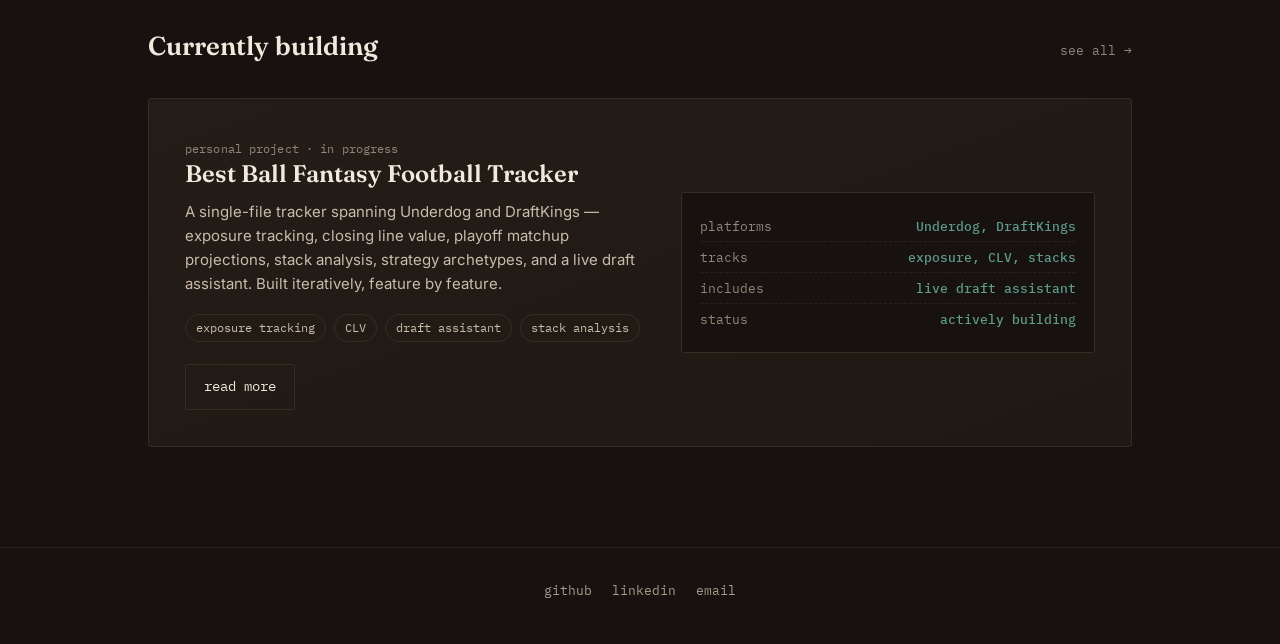
==== commit a7955d3b: "updates" ====
--- a/index.html
+++ b/index.html
@@ -137,7 +137,7 @@
     <div class="wrap">
       <div class="section-head">
         <h2>Currently building</h2>
-        <span class="count">see all →</span>
+        <a href="projects.html" class="count">see all →</a>
       </div>
       <div class="teaser-card">
         <div>
@@ -171,7 +171,6 @@
 
 <footer class="site-footer">
   <div class="wrap">
-    <span class="footer-note">Rishi Shah — built by hand, styled with an assist from AI.</span>
     <nav class="footer-links">
       <a href="https://github.com/shahrrs" target="_blank" rel="noopener">github</a>
       <a href="https://linkedin.com/in/rishi-shah1" target="_blank" rel="noopener">linkedin</a>
--- a/styles.css
+++ b/styles.css
@@ -282,6 +282,7 @@
   font-family: var(--font-mono);
   font-size: 12px;
   color: var(--faint);
+  white-space: nowrap;
 }
 
 .factgrid {
@@ -378,6 +379,10 @@
   font-family: var(--font-mono);
   font-size: 12.5px;
   color: var(--faint);
+}
+
+a.count:hover {
+  color: var(--teal-text);
 }
 
 .pillar-grid {
@@ -774,7 +779,7 @@
 
 .site-footer .wrap {
   display: flex;
-  justify-content: space-between;
+  justify-content: center;
   align-items: center;
   flex-wrap: wrap;
   gap: 12px;
